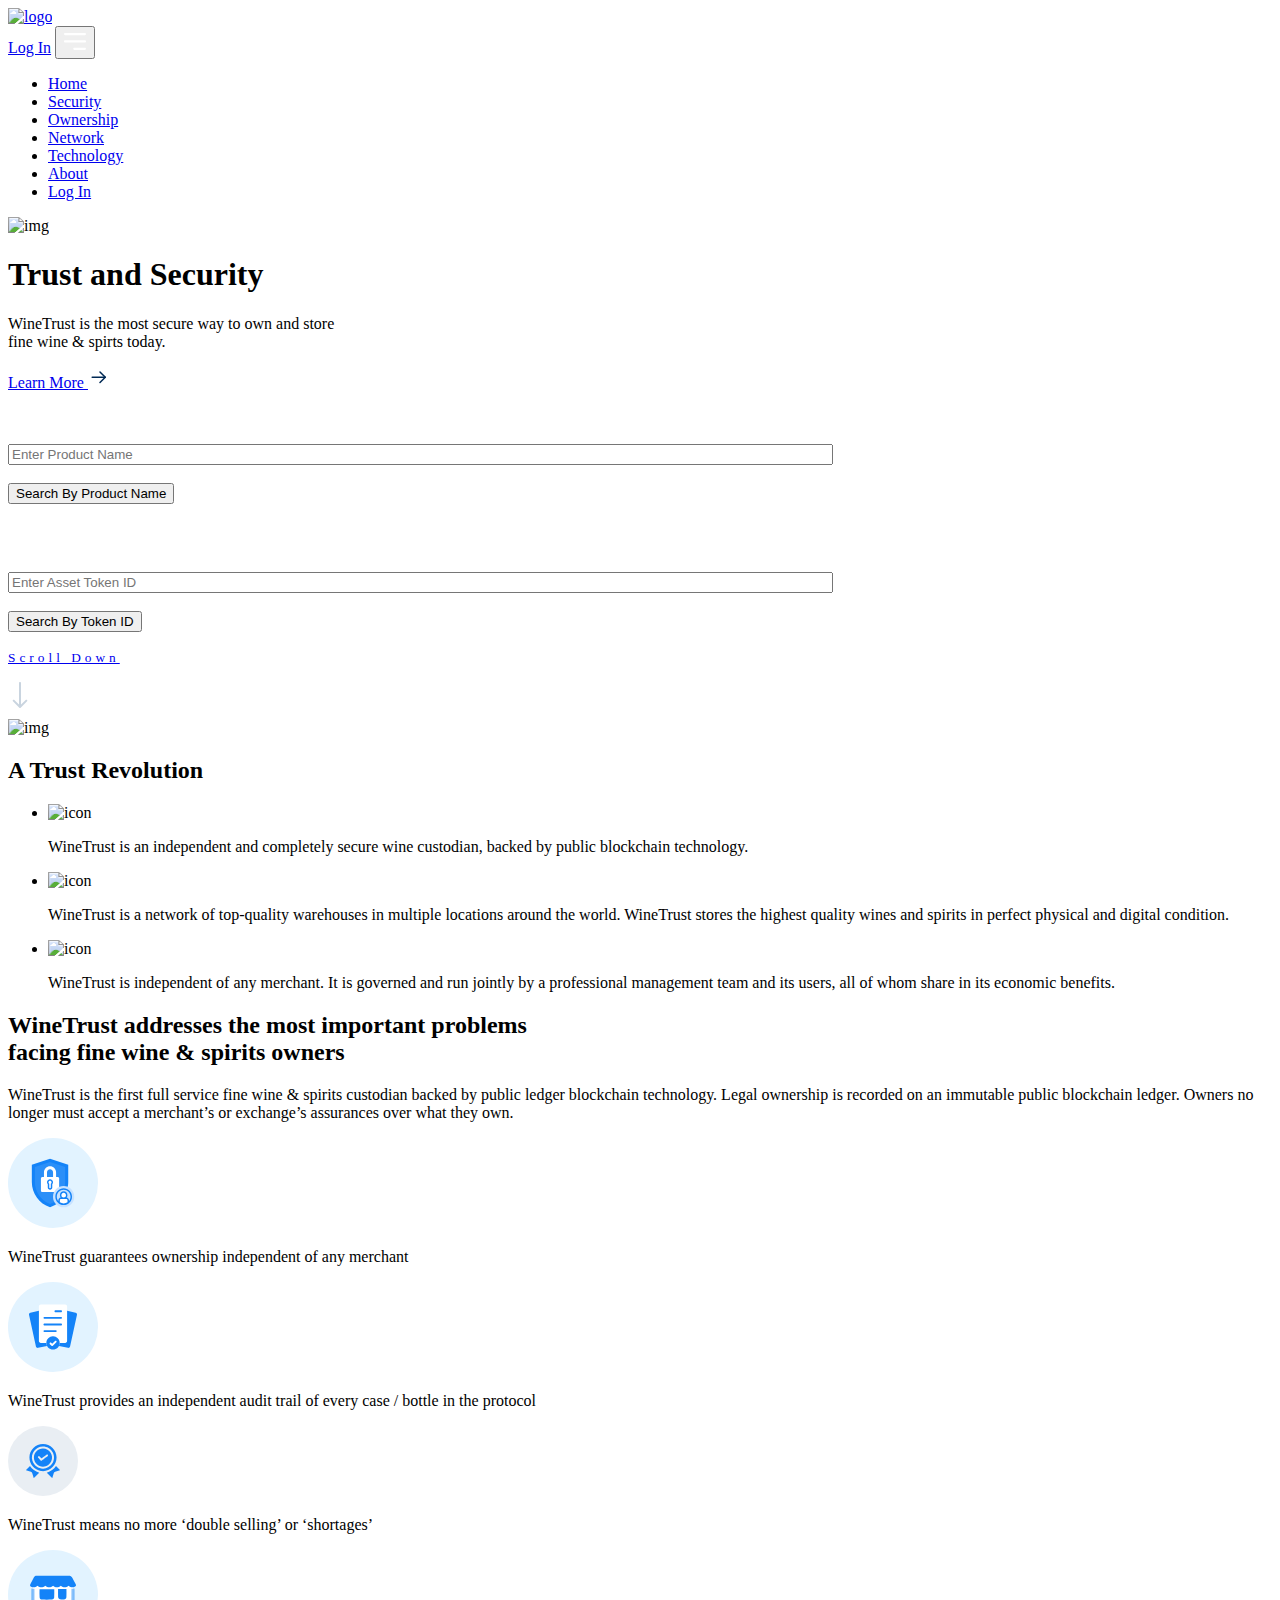
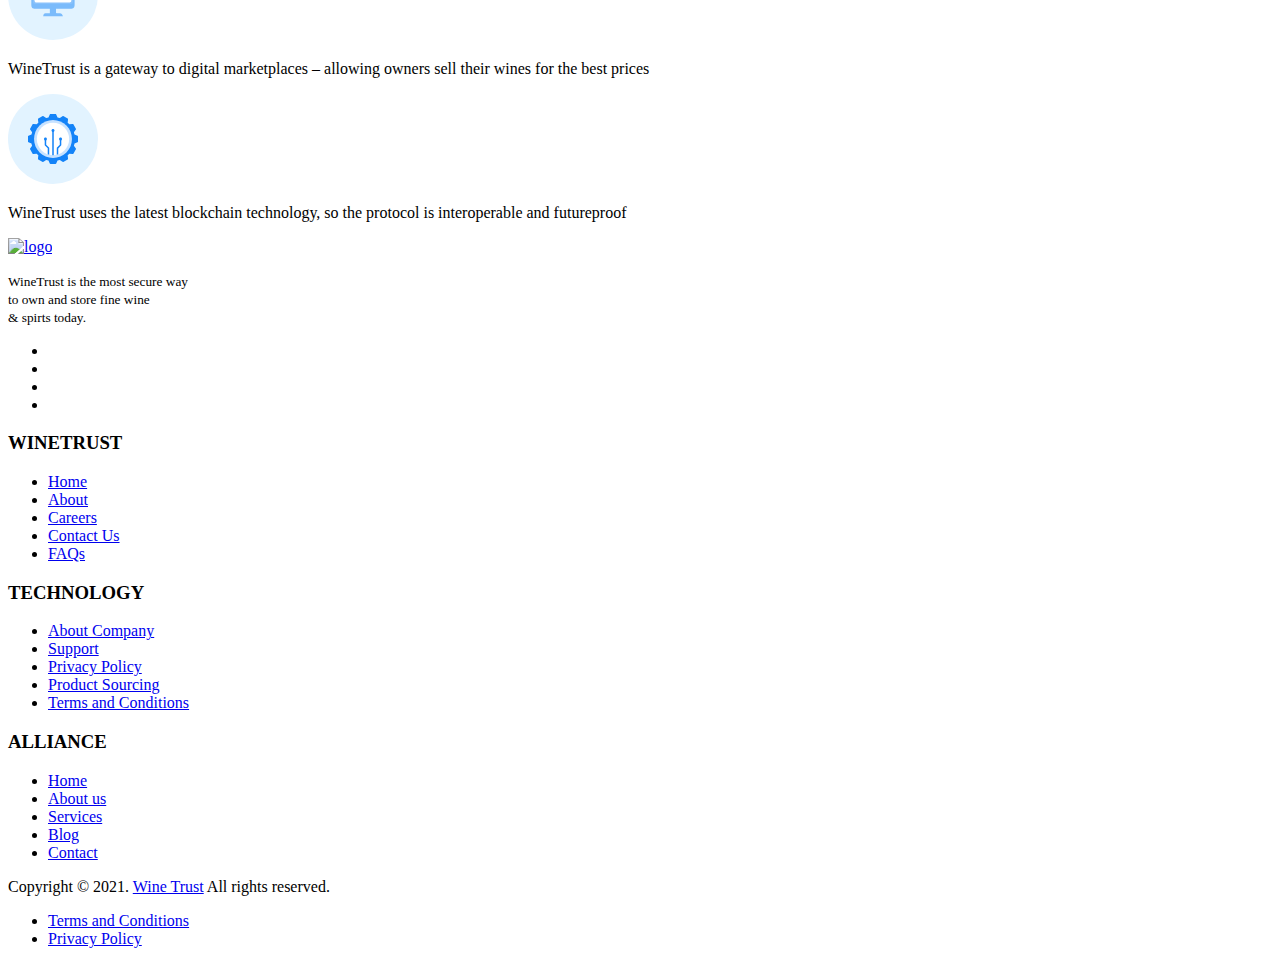
==== index.html @ b2ee885f "initial save" ====
<!DOCTYPE html>
<!--[if lt IE 7]>      <html class="no-js lt-ie9 lt-ie8 lt-ie7"> <![endif]-->
<!--[if IE 7]>         <html class="no-js lt-ie9 lt-ie8" lang="en-US"> <![endif]-->
<!--[if IE 8]>         <html class="no-js lt-ie9" lang="en-US"> <![endif]-->
<!--[if gt IE 8]><!-->
<!--<![endif]-->
<!--[if gte IE 9] <style type="text/css"> .gradient {filter: none;}</style><![endif]-->
<!--[if !IE]><html lang="en"><![endif]-->
<html lang="en-US" class="no-js">

<head>
    <meta charset="UTF-8" />
    <meta http-equiv="X-UA-Compatible" content="IE=edge" />
    <!-- Required meta tags for responsive -->
    <meta name="viewport" content="width=device-width, initial-scale=1, shrink-to-fit=no" />
    <!-- The above 3 meta tags *must* come first in the head; any other head content must come *after* these tags -->
    <!-- Favicon and touch icons -->
    <link rel="icon" type="image/png" sizes="16x16" href="assets/img/favicon/favicon-16x16.png" />
    <meta name="misapplication-TileColor" content="#ffffff" />
    <meta name="theme-color" content="#ffffff" />
    <!-- Twitter Card data -->
    <meta name="twitter:card" content="" />
    <meta name="twitter:site" content="@twitter_username" />
    <meta name="twitter:title" content="" />
    <meta name="twitter:description" content="" />
    <meta name="twitter:image" content="" />
    <!-- Open Graph data -->
    <meta property="og:title" content="" />
    <meta property="og:type" content="article" />
    <meta property="og:url" content="" />
    <meta property="og:image" content="" />
    <meta property="og:description" content="" />
    <meta property="og:site_name" content="R" />
    <meta property="fb:admins" content="Facebook numeric ID" />
    <!-- gmail verification -->
    <meta name="google-site-verification" content="" />
    <!-- Website title -->
    <title>Home</title>
    <link rel="stylesheet" href="assets/css/bootstrap-icons.css" />
    <link rel="stylesheet" href="assets/css/bootstrap.min.css" />
    <link rel="stylesheet" href="assets/css/jarallax.css" />
    <!-- Main CSS -->
    <link rel="stylesheet" type="text/css" href="assets/css/style.css" />
    <!-- jquery -->
    <script src="assets/js/jquery-3.6.0.min.js"></script>
    <script type="text/javascript" src="js/app.js"></script>
</head>

<body>
    <!-- Main Coding Start Here -->




    <!-- navbar -->
    <nav class="navbar navbar-expand-lg position-absolute top-0 start-0 w-100" style="z-index: 1000;">
        <div class="container">
            <a class="navbar-brand" href="index.html">
                <img src="assets/img/logo.svg" alt="logo" class="img-fluid" />
            </a>
            <div class="toggler d-lg-none d-flex align-items-center gap-3">
                <a class="nav-link btn btn-primary px-3 py-1 text-light is-rounded btn-login" href="#">Log In</a>
                <button class="navbar-toggler" type="button">
                    <svg width="24" height="24" viewBox="0 0 24 24" fill="none" xmlns="http://www.w3.org/2000/svg">
                        <path fill-rule="evenodd" clip-rule="evenodd"
                            d="M21.9 6.24074H2.1C1.49281 6.24074 1 5.73884 1 5.12037C1 4.5019 1.49281 4 2.1 4H21.9C22.5072 4.00004 23 4.50193 23 5.1204C23 5.73884 22.5072 6.24074 21.9 6.24074ZM11.3105 18.668H21.9C22.5072 18.668 23 19.1699 23 19.7883C23 20.4068 22.5072 20.9087 21.9 20.9087H11.3105C10.7033 20.9087 10.2105 20.4068 10.2105 19.7883C10.2105 19.1699 10.7033 18.668 11.3105 18.668ZM21.9 11.332H2.1C1.49281 11.332 1 11.834 1 12.4524C1 13.0709 1.49281 13.5728 2.1 13.5728H21.9C22.5072 13.5728 23 13.0709 23 12.4524C23 11.834 22.5072 11.332 21.9 11.332Z"
                            fill="white" />
                    </svg>
                </button>
            </div>

            <div class="collapse navbar-collapse" id="navToggle">
                <ul class="navbar-nav ms-auto mb-2 mb-lg-0">
                    <li class="nav-item">
                        <a class="nav-link mx-lg-2" aria-current="page" href="#">Home</a>
                    </li>
                    <li class="nav-item">
                        <a class="nav-link mx-lg-2" href="#">Security</a>
                    </li>
                    <li class="nav-item">
                        <a class="nav-link mx-lg-2" href="#">Ownership</a>
                    </li>
                    <li class="nav-item">
                        <a class="nav-link mx-lg-2" href="#">Network</a>
                    </li>
                    <li class="nav-item">
                        <a class="nav-link mx-lg-2" href="#">Technology</a>
                    </li>
                    <li class="nav-item">
                        <a class="nav-link mx-lg-2" href="#">About</a>
                    </li>
                    <li class="nav-item">
                        <a class="nav-link btn btn-primary px-4 text-light is-rounded btn-login ms-lg-2" href="#">Log In</a>
                    </li>
                </ul>
            </div>
        </div>
    </nav>
    <!-- navbar -->



    <!-- banner -->
    <section class="banner jarallax">
        <img class="jarallax-img img-fluid" src="assets/img/banner-img.png" alt="img" />
        <div class="container">
            <div class="row banner-content justify-content-center flex-column text-white">
                <div class="col-xl-7">
                    <h1 class="banner-title mb-4">Trust and Security</h1>
                    <p class="banner-sub-title mb-4">
                        WineTrust is the most secure way to own and store <br class="d-none d-xl-inline" /> fine wine & spirts today.
                    </p>
                    <a href="#" class="btn btn-light py-2 px-4 fw-bold is-rounded px-4 d-inline-flex align-items-center gap-1">
                        Learn More
                        <svg width="21" height="21" viewBox="0 0 21 21" fill="none" xmlns="http://www.w3.org/2000/svg">
                            <path d="M17.2812 10.2578H4.15625" stroke="#002954" stroke-width="1.5" stroke-linecap="round" stroke-linejoin="round" />
                            <path d="M11.9877 4.98837L17.2814 10.2594L11.9877 15.5312" stroke="#002954" stroke-width="1.5" stroke-linecap="round"
                                stroke-linejoin="round" />
                        </svg>
                    </a>
                    <br><br><br>
                    <p>
                    <div>
                        <input type="search" placeholder="Enter Product Name" id="productsearchbyname" name="productsearchbyname" maxlength="100" size="100">
                        <br><br>
                        <button type="button" class="btn btn-light py-2 px-4 fw-bold is-rounded px-4 d-inline-flex align-items-center gap-1" onClick="getProductByName()">Search By Product Name</button>
                    </div>
                    </p>
                    <br><br>
                    <p>
                    <div>
                        <input type="search" placeholder="Enter Asset Token ID" id="assetsearchbyid" name="assetsearchbyid" maxlength="100" size="100"><br><br>
                        <button type="button" class="btn btn-light py-2 px-4 fw-bold is-rounded px-4 d-inline-flex align-items-center gap-1" onClick="getAssetByTokenId()">Search By Token ID</button>
                    </div>
                    </p>

                    <a href="#story" class="btn scroll-down position-absolute start-50 bottom-0 mb-5 text-center translate-middle-x">
                        <p class="mb-2 text-white text-uppercase" style="letter-spacing: 4px;">
                            <small>Scroll Down</small>
                        </p>
                        <svg width="24" height="33" viewBox="0 0 24 33" fill="none" xmlns="http://www.w3.org/2000/svg">
                            <circle opacity="0.1" cx="12" cy="21" r="12" fill="white" />
                            <path
                                d="M13 1C13 0.447715 12.5523 0 12 0C11.4477 0 11 0.447715 11 1H13ZM11.2929 25.7071C11.6834 26.0976 12.3166 26.0976 12.7071 25.7071L19.0711 19.3431C19.4616 18.9526 19.4616 18.3195 19.0711 17.9289C18.6805 17.5384 18.0474 17.5384 17.6569 17.9289L12 23.5858L6.34315 17.9289C5.95262 17.5384 5.31946 17.5384 4.92893 17.9289C4.53841 18.3195 4.53841 18.9526 4.92893 19.3431L11.2929 25.7071ZM11 1V25H13V1H11Z"
                                fill="#C9D4DF" />
                        </svg>
                    </a>
                </div>
            </div>
        </div>
    </section>
    <!-- banner -->



    <!-- story -->
    <section id="story" class="story section-padding">
        <div class="container">
            <div class="row">
                <div class="col-xl-6">
                    <div class="story-img mb-3 mb-xl-0">
                        <img src="assets/img/story-1.png" alt="img" class="img-fluid" />
                    </div>
                </div>
                <div class="col-xl-6">
                    <div class="story-intro mt-5">
                        <div class="section-header">
                            <h2 class="title fw-bold mb-2 mb-lg-4">A Trust Revolution</h2>
                            <ul class="list-unstyled feature-list mb-4 mb-lg-5">
                                <li class="mb-3">
                                    <img src="assets/img/check.svg" alt="icon" class="img-fluid imgIcon" />
                                    <p class="mb-0 text-theme-gray">
                                        WineTrust is an independent and completely secure wine custodian, backed by public blockchain technology.
                                    </p>
                                </li>
                                <li class="mb-3">
                                    <img src="assets/img/check.svg" alt="icon" class="img-fluid imgIcon" />
                                    <p class="mb-0 text-theme-gray">
                                        WineTrust is a network of top-quality warehouses in multiple locations around the world. WineTrust stores the highest
                                        quality wines and spirits in perfect physical and digital condition.
                                    </p>
                                </li>
                                <li class="mb-3">
                                    <img src="assets/img/check.svg" alt="icon" class="img-fluid imgIcon" />
                                    <p class="mb-0 text-theme-gray">
                                        WineTrust is independent of any merchant. It is governed and run jointly by a professional management team and its
                                        users, all of whom share in its economic benefits.
                                    </p>
                                </li>
                            </ul>
                        </div>
                    </div>
                </div>
            </div>
        </div>
    </section>
    <!-- story -->



    <!-- spirits-owners -->
    <section class="spirits-owners section-padding">
        <div class="container">
            <div class="row mb-5">
                <div class="col-xl-10 mx-auto">
                    <div class="section-header text-center">
                        <h2 class="title fw-bold mb-2 mb-lg-4">
                            WineTrust addresses the most important problems <br class="d-xl-inline d-none" /> facing fine wine & spirits owners
                        </h2>
                        <p class="mb-0 sub-title">
                            WineTrust is the first full service fine wine & spirits custodian backed by public ledger blockchain technology. Legal ownership is
                            recorded
                            on an immutable public blockchain ledger. Owners no longer must accept a merchant’s or exchange’s assurances over what they own.
                        </p>
                    </div>
                </div>
            </div>
            <div class="row text-center justify-content-center">
                <div class="col-xl-4 col-sm-6 mb-4">
                    <div class="spirits-owner-widget bg-white is-rounded p-4 px-lg-5 h-100">
                        <div class="mb-4">
                            <svg width="90" height="90" viewBox="0 0 90 90" fill="none" xmlns="http://www.w3.org/2000/svg">
                                <circle cx="45" cy="45" r="45" fill="#E2F3FF" />
                                <path
                                    d="M60.2267 26.7979V44.0137C60.2267 44.9766 60.1749 45.9307 60.0734 46.8721C59.5724 51.5322 57.8575 55.8936 55.2023 59.5771C52.9415 62.7139 50.0001 65.3584 46.545 67.2783C45.1222 68.0693 43.6115 68.7373 42.0265 69.2656C31.1573 65.6426 23.8253 55.4707 23.8253 44.0137V26.7979L42.0265 20.7305L60.2267 26.7979Z"
                                    fill="#1483F8" />
                                <path opacity="0.1"
                                    d="M42.0264 66.0206C32.9263 62.5452 26.8824 53.828 26.8824 44.0141V29.0011L42.0264 23.9531L57.1703 29.0011V44.0141C57.1702 53.828 51.1265 62.5452 42.0264 66.0206Z"
                                    fill="white" />
                                <path
                                    d="M49.6615 54.0969H34.3907C33.5818 54.0969 32.9259 53.441 32.9259 52.632V40.3945C32.9259 39.5855 33.5818 38.9297 34.3907 38.9297H49.6616C50.4706 38.9297 51.1265 39.5855 51.1265 40.3945V52.6319C51.1264 53.441 50.4706 54.0969 49.6615 54.0969Z"
                                    fill="white" />
                                <path
                                    d="M44.3012 44.2399C44.3012 42.9835 43.2826 41.9648 42.0261 41.9648C40.7695 41.9648 39.751 42.9834 39.751 44.2399C39.751 44.9136 40.044 45.5186 40.5093 45.9351V49.5484C40.5093 50.3861 41.1883 51.0651 42.026 51.0651C42.8637 51.0651 43.5427 50.3861 43.5427 49.5484V45.9353C44.0081 45.5187 44.3012 44.9137 44.3012 44.2399Z"
                                    fill="white" />
                                <path
                                    d="M35.9594 38.9333V34.3832C35.9594 31.0326 38.6756 28.3164 42.0261 28.3164C45.3767 28.3164 48.0929 31.0326 48.0929 34.3832V38.9333H45.0596V34.3832C45.0596 32.7079 43.7015 31.3498 42.0262 31.3498C40.351 31.3498 38.9928 32.7079 38.9928 34.3832V38.9333H35.9594Z"
                                    fill="white" />
                                <path
                                    d="M55.617 69.2652C61.4806 69.2652 66.234 64.5118 66.234 58.6482C66.234 52.7846 61.4806 48.0312 55.617 48.0312C49.7534 48.0312 45 52.7846 45 58.6482C45 64.5118 49.7534 69.2652 55.617 69.2652Z"
                                    fill="#C7E2FF" />
                                <path
                                    d="M55.6617 66.6921C60.1287 66.6921 63.75 63.0709 63.75 58.6039C63.75 54.1369 60.1287 50.5156 55.6617 50.5156C51.1947 50.5156 47.5735 54.1369 47.5735 58.6039C47.5735 63.0709 51.1947 66.6921 55.6617 66.6921Z"
                                    fill="#C7E2FF" />
                                <path
                                    d="M60.2266 62.1211V64.7188C58.96 65.6709 57.3838 66.2354 55.6768 66.2354C53.9697 66.2354 52.3936 65.6709 51.126 64.7178V62.1211C51.126 61.043 52.001 60.168 53.0791 60.168H58.2734C59.3525 60.168 60.2266 61.043 60.2266 62.1211Z"
                                    fill="white" />
                                <path
                                    d="M55.6767 60.1645C57.352 60.1645 58.7101 58.8064 58.7101 57.1311C58.7101 55.4558 57.352 54.0977 55.6767 54.0977C54.0014 54.0977 52.6433 55.4558 52.6433 57.1311C52.6433 58.8064 54.0014 60.1645 55.6767 60.1645Z"
                                    fill="white" />
                                <path
                                    d="M39.777 49.5503C39.777 50.7905 40.7859 51.7994 42.0261 51.7994C43.2662 51.7994 44.2751 50.7904 44.2751 49.5503V46.2379C44.7605 45.6905 45.0336 44.9801 45.0336 44.2419C45.0336 42.5836 43.6845 41.2344 42.0261 41.2344C40.3677 41.2344 39.0186 42.5835 39.0186 44.2419C39.0186 44.98 39.2915 45.6904 39.777 46.2378V49.5503ZM42.0261 42.6991C42.8767 42.6991 43.5687 43.3911 43.5687 44.2418C43.5687 44.6797 43.3813 45.0987 43.0542 45.3914C42.8989 45.5304 42.8103 45.7288 42.8103 45.9371V49.5503C42.8103 49.9827 42.4584 50.3346 42.0261 50.3346C41.5936 50.3346 41.2418 49.9827 41.2418 49.5503V45.937C41.2418 45.7287 41.1531 45.5303 40.9979 45.3913C40.6709 45.0985 40.4834 44.6796 40.4834 44.2418C40.4835 43.3912 41.1755 42.6991 42.0261 42.6991Z"
                                    fill="#1483F8" />
                                <path
                                    d="M55.6766 50.332C51.0912 50.332 47.3607 54.0626 47.3607 58.648C47.3607 63.1894 51.153 66.964 55.6766 66.964C60.2002 66.964 63.9926 63.1891 63.9926 58.648C63.9926 54.0626 60.2621 50.332 55.6766 50.332ZM51.8585 64.3338V62.1178C51.8585 61.4446 52.406 60.8971 53.0792 60.8971H58.2734C58.9466 60.8971 59.4941 61.4446 59.4941 62.1178V64.3341C58.4025 65.0693 57.0888 65.4991 55.6765 65.4991C54.2641 65.4991 52.9502 65.0692 51.8585 64.3338ZM53.3756 57.1313C53.3756 55.8626 54.4078 54.8303 55.6766 54.8303C56.9455 54.8303 57.9777 55.8625 57.9777 57.1313C57.9777 58.3988 56.9474 59.4302 55.6804 59.4322H55.6729C54.4058 59.4302 53.3756 58.3988 53.3756 57.1313ZM60.959 63.0062V62.1178C60.959 60.7597 59.9453 59.6345 58.6349 59.4572C59.1399 58.8163 59.4424 58.0087 59.4424 57.1313C59.4424 55.0548 57.753 53.3654 55.6764 53.3654C53.5999 53.3654 51.9105 55.0548 51.9105 57.1313C51.9105 58.0087 52.213 58.8163 52.7179 59.4572C51.4074 59.6343 50.3934 60.7595 50.3934 62.1178V63.0055C49.4143 61.8204 48.8253 60.3018 48.8253 58.648C48.8253 54.8703 51.8987 51.7969 55.6763 51.7969C59.454 51.7969 62.5274 54.8703 62.5274 58.648C62.5277 60.302 61.9385 61.821 60.959 63.0062Z"
                                    fill="#1483F8" />
                            </svg>
                        </div>
                        <p class="mb-0 text-dark">
                            WineTrust guarantees ownership independent of any merchant
                        </p>
                    </div>
                </div>
                <div class="col-xl-4 col-sm-6 mb-4">
                    <div class="spirits-owner-widget bg-white is-rounded p-4 px-lg-5 h-100">
                        <div class="mb-4">
                            <svg width="90" height="90" viewBox="0 0 90 90" fill="none" xmlns="http://www.w3.org/2000/svg">
                                <circle cx="45" cy="45" r="45" fill="#E2F3FF" />
                                <path
                                    d="M59.1084 24.3047V59.0656C59.1084 60.1125 58.2598 60.9611 57.2129 60.9611H51.6318C51.6318 57.298 48.663 54.3283 44.9999 54.3283C41.3368 54.3283 38.3671 57.298 38.3671 60.9611H32.786C31.7401 60.9611 30.8915 60.1125 30.8915 59.0656V24.3047C30.8915 23.2588 31.7401 22.4102 32.786 22.4102H57.2129C58.2598 22.4102 59.1084 23.2588 59.1084 24.3047Z"
                                    fill="white" />
                                <path
                                    d="M68.9826 32.8154L62.0714 64.4962C61.8634 65.4503 60.921 66.0548 59.9679 65.8468L50.9552 63.881C51.3888 63.0001 51.632 62.0089 51.632 60.9611H57.213C58.2599 60.9611 59.1085 60.1124 59.1085 59.0655V28.8516L67.632 30.7109C68.5861 30.919 69.1906 31.8613 68.9826 32.8154Z"
                                    fill="#1483F8" />
                                <path
                                    d="M38.3692 61.1349C38.3682 61.0773 38.3672 61.0196 38.3672 60.9611H32.7871C31.7402 60.9611 30.8916 60.1124 30.8916 59.0655V28.8516L22.3681 30.7109C21.414 30.919 20.8095 31.8613 21.0175 32.8154L27.9287 64.4962C28.1367 65.4503 29.0791 66.0548 30.0322 65.8468L39.044 63.881C38.6338 63.049 38.3945 62.1193 38.3692 61.1349Z"
                                    fill="#1483F8" />
                                <path
                                    d="M44.9996 67.5967C48.6626 67.5967 51.632 64.6273 51.632 60.9644C51.632 57.3014 48.6626 54.332 44.9996 54.332C41.3367 54.332 38.3673 57.3014 38.3673 60.9644C38.3673 64.6273 41.3367 67.5967 44.9996 67.5967Z"
                                    fill="#1483F8" />
                                <path
                                    d="M47.0062 58.9343L44.1892 61.7512L43.2167 60.7786C42.8352 60.3974 42.217 60.3974 41.8356 60.7786C41.4543 61.1599 41.4542 61.7783 41.8356 62.1597L43.4988 63.8229C43.8748 64.1988 44.5039 64.1989 44.8798 63.8229L48.3874 60.3155C48.7687 59.9341 48.7688 59.3158 48.3874 58.9343C48.0059 58.5532 47.3876 58.5531 47.0062 58.9343Z"
                                    fill="white" />
                                <path
                                    d="M53.0046 28.2656H47.5033C46.9639 28.2656 46.5267 28.7029 46.5267 29.2422C46.5267 29.7814 46.9639 30.2188 47.5033 30.2188H53.0046C53.5439 30.2188 53.9811 29.7814 53.9811 29.2422C53.9811 28.7029 53.5439 28.2656 53.0046 28.2656Z"
                                    fill="#1483F8" />
                                <path
                                    d="M47.7159 48.1328H36.4911C35.9517 48.1328 35.5145 48.5701 35.5145 49.1094C35.5145 49.6486 35.9517 50.0859 36.4911 50.0859H47.7159C48.2553 50.0859 48.6925 49.6486 48.6925 49.1094C48.6925 48.5701 48.2553 48.1328 47.7159 48.1328Z"
                                    fill="#1483F8" />
                                <path
                                    d="M53.0045 34.8867H36.491C35.9516 34.8867 35.5144 35.324 35.5144 35.8633C35.5144 36.4025 35.9516 36.8398 36.491 36.8398H53.0045C53.5439 36.8398 53.9811 36.4025 53.9811 35.8633C53.9811 35.324 53.5439 34.8867 53.0045 34.8867Z"
                                    fill="#1483F8" />
                                <path
                                    d="M53.0045 41.5117H36.491C35.9516 41.5117 35.5144 41.949 35.5144 42.4883C35.5144 43.0275 35.9516 43.4648 36.491 43.4648H53.0045C53.5439 43.4648 53.9811 43.0275 53.9811 42.4883C53.9811 41.949 53.5439 41.5117 53.0045 41.5117Z"
                                    fill="#1483F8" />
                            </svg>
                        </div>
                        <p class="mb-0 text-dark">
                            WineTrust provides an independent audit trail of every case / bottle in the protocol
                        </p>
                    </div>
                </div>
                <div class="col-xl-4 col-sm-6 mb-4">
                    <div class="spirits-owner-widget bg-white is-rounded p-4 px-lg-5 h-100">
                        <svg class="mb-4" width="70" height="70" viewBox="0 0 70 70" fill="none" xmlns="http://www.w3.org/2000/svg">
                            <circle cx="35" cy="35" r="35" fill="#E9EEF3" />
                            <g clip-path="url(#clip0)">
                                <path
                                    d="M21.998 40.1133L18.0376 44.0737C17.971 44.1372 17.9959 44.252 18.0887 44.2795L22.8585 45.7285C23.5352 45.9343 24.0625 46.4616 24.2683 47.1382L25.7172 51.908C25.7447 52.0009 25.8596 52.0258 25.9231 51.9592L31.2221 46.6601C27.3015 45.6862 24.0646 43.2419 21.998 40.1133Z"
                                    fill="#1483F8" />
                                <path
                                    d="M51.9624 44.0737L48.002 40.1133C45.9501 43.2195 42.7233 45.68 38.7777 46.6601L44.0768 51.9592C44.1403 52.0258 44.2552 52.0009 44.2827 51.9081L45.7316 47.1383C45.9374 46.4616 46.4647 45.9343 47.1414 45.7285L51.9112 44.2796C52.0043 44.2519 52.0289 44.137 51.9624 44.0737Z"
                                    fill="#1483F8" />
                                <path
                                    d="M48.5645 31.5645C48.5645 24.0853 42.4798 18 35 18C27.5202 18 21.4355 24.0853 21.4355 31.5645C21.4355 38.327 26.4146 43.9633 32.9156 44.9696C41.1504 46.2505 48.5645 39.8409 48.5645 31.5645ZM24.4264 34.8701C22.1894 27.7181 27.5745 20.4882 35 20.4882C43.295 20.4882 48.7777 29.4031 44.7342 36.8483C40.0663 45.4114 27.3644 44.2151 24.4264 34.8701Z"
                                    fill="#1483F8" />
                                <path
                                    d="M35 22.4805C29.9911 22.4805 25.9152 26.5558 25.9152 31.5646C25.9152 38.9339 34.2702 43.2314 40.2533 38.9721C41.5352 38.0622 42.5791 36.8182 43.2508 35.3649C46.0419 29.3561 41.5925 22.4805 35 22.4805ZM39.5852 30.2904C39.4718 30.3746 33.9526 34.471 33.9209 34.4945C33.5223 34.7916 32.9552 34.7517 32.6007 34.3763C30.0656 31.6745 30.2684 31.8902 30.2075 31.8264C29.7815 31.3727 29.8705 30.639 30.4034 30.3017C30.4041 30.3011 30.4048 30.3004 30.4054 30.3004C30.8012 30.052 31.3291 30.1098 31.6605 30.4631C32.1966 31.0345 31.8357 30.6499 33.4461 32.3656C33.6197 32.2361 35.6622 30.7209 38.4722 28.6356C38.9139 28.3076 39.5381 28.3999 39.8654 28.8415C40.1654 29.2441 40.1643 29.8613 39.5852 30.2904Z"
                                    fill="#1483F8" />
                            </g>
                        </svg>
                        <p class="mb-0 text-dark">
                            WineTrust means no more ‘double selling’ or ‘shortages’
                        </p>
                    </div>
                </div>
                <div class="col-xl-4 col-sm-6 mb-4">
                    <div class="spirits-owner-widget bg-white is-rounded p-4 px-lg-5 h-100">
                        <div class="mb-4">
                            <svg width="90" height="90" viewBox="0 0 90 90" fill="none" xmlns="http://www.w3.org/2000/svg">
                                <circle cx="45" cy="45" r="45" fill="#E2F3FF" />
                                <path
                                    d="M63 32H27C25.8954 32 25 32.8954 25 34V52C25 53.1046 25.8954 54 27 54H63C64.1046 54 65 53.1046 65 52V34C65 32.8954 64.1046 32 63 32Z"
                                    fill="white" />
                                <path
                                    d="M29.4345 35.68C27.6296 37.2838 25.7017 37.7773 23.6098 36.9137C21.969 36.2557 21.6408 35.4333 22.4612 33.9118C23.5277 31.7734 24.7583 29.7173 25.8248 27.5789C26.4401 26.3041 27.3425 25.7695 28.7371 25.8107C31.4034 25.8518 34.0696 25.8107 36.7358 25.8107C44.6525 25.8107 52.5692 25.8518 60.5269 25.7695C62.4138 25.7695 63.6033 26.3452 64.4237 28.0724C65.3671 30.1285 66.5977 32.0201 67.6232 34.0351C68.3205 35.3922 68.0744 36.1735 66.6797 36.8315C64.4647 37.8595 62.4138 37.3249 60.6089 35.7212C58.0247 37.7773 55.4815 37.9829 52.8563 35.7212C50.3131 37.7362 47.6879 37.9829 45.0627 35.7212C42.5195 37.8184 39.9763 37.9418 37.3101 35.7212C34.7669 37.7362 32.1417 37.9829 29.4345 35.68Z"
                                    fill="#1483F8" />
                                <path opacity="0.5"
                                    d="M63.4392 38.8094C64.5057 38.6861 65.3671 38.6038 66.4336 38.4805C66.5156 39.2618 66.5976 39.8786 66.5976 40.5366C66.5976 45.1834 66.6387 49.8714 66.5976 54.5182C66.5976 57.8491 65.6542 58.7127 62.2906 58.7538C58.2708 58.7538 54.2099 58.7538 50.19 58.7538C49.5337 58.7538 48.8364 58.7538 48.016 58.7538C48.016 60.2753 48.016 61.5913 48.016 63.0306C50.3541 63.7708 53.8817 62.0436 54.9482 66.2381C48.2211 66.2381 41.7401 66.2381 35.2181 66.2381C35.4232 64.4287 36.0385 63.5651 37.5972 63.3595C38.9508 63.195 40.3044 63.3184 41.8632 63.3184C41.8632 61.7558 41.8632 60.4398 41.8632 58.8361C41.2069 58.7949 40.4685 58.7538 39.7712 58.7538C35.6693 58.7538 31.5674 58.7538 27.4655 58.7538C24.348 58.7538 23.3636 57.808 23.3226 54.7649C23.2815 49.9536 23.3226 45.1834 23.3226 40.3721C23.3226 39.8375 23.4046 39.3029 23.4456 38.5216C24.4301 38.6038 25.3325 38.7272 26.44 38.8506C26.44 41.4413 26.44 43.9086 26.44 46.3349C26.44 47.6508 26.399 48.9256 26.481 50.2415C26.5631 51.8453 27.1783 52.421 28.7371 52.5855C29.0652 52.6266 29.4344 52.5855 29.7625 52.5855C39.8122 52.5855 49.8619 52.5855 59.9115 52.5855C62.9469 52.5855 63.3982 52.1331 63.3982 49.1723C63.4392 45.718 63.4392 42.3049 63.4392 38.8094Z"
                                    fill="#1483F8" />
                                <path
                                    d="M31.5264 39.1328C36.4897 39.1328 41.2479 39.1328 46.2522 39.1328C46.2522 42.0114 46.3753 44.89 46.1702 47.6863C46.1291 48.3854 44.8165 49.4545 44.0372 49.4957C40.7146 49.7013 37.3511 49.6602 34.0285 49.5779C32.6339 49.5368 31.6494 48.591 31.6084 47.2339C31.4033 44.561 31.5264 41.888 31.5264 39.1328Z"
                                    fill="#1483F8" />
                                <path
                                    d="M50.0669 39.0938C52.9793 39.0938 55.6045 39.0938 58.4348 39.0938C58.4348 41.9312 58.5989 44.6453 58.3938 47.3182C58.2297 49.2099 56.7941 49.7445 53.2254 49.58C51.2975 49.4977 50.19 48.7575 50.108 47.0715C49.9849 44.5219 50.0669 41.9312 50.0669 39.0938Z"
                                    fill="#1483F8" />
                            </svg>
                        </div>
                        <p class="mb-0 text-dark">
                            WineTrust is a gateway to digital marketplaces – allowing owners sell their wines for the best prices
                        </p>
                    </div>
                </div>
                <div class="col-xl-4 col-sm-6 mb-4">
                    <div class="spirits-owner-widget bg-white is-rounded p-4 px-lg-5 h-100">
                        <div class="mb-4">
                            <svg width="90" height="90" viewBox="0 0 90 90" fill="none" xmlns="http://www.w3.org/2000/svg">
                                <circle cx="45" cy="45" r="45" fill="#E2F3FF" />
                                <path
                                    d="M70 47.5225V42.4775C70 42.1767 69.8213 41.9045 69.5453 41.785L66.5142 40.4728C66.3496 39.6865 66.1423 38.916 65.8962 38.1631L67.8644 35.5116C68.0437 35.27 68.0624 34.9451 67.912 34.6846L65.3895 30.3156C65.239 30.0549 64.9481 29.9086 64.6491 29.9434L61.3643 30.3245C60.8322 29.7316 60.2684 29.1678 59.6754 28.6357L60.0566 25.3509C60.0913 25.0519 59.9451 24.761 59.6844 24.6105L55.3154 22.088C55.0549 21.9376 54.73 21.9563 54.4884 22.1356L51.8369 24.1038C51.084 23.8576 50.3135 23.6505 49.5272 23.4858L48.215 20.4547C48.0955 20.1787 47.8233 20 47.5225 20H42.4775C42.1767 20 41.9045 20.1787 41.785 20.4547L40.4728 23.4858C39.6865 23.6504 38.916 23.8576 38.1631 24.1038L35.5116 22.1356C35.27 21.9563 34.9451 21.9376 34.6846 22.088L30.3156 24.6105C30.0549 24.761 29.9086 25.0519 29.9434 25.3509L30.3245 28.6357C29.7316 29.1678 29.1678 29.7316 28.6357 30.3245L25.3509 29.9434C25.0519 29.9086 24.761 30.0549 24.6105 30.3156L22.088 34.6846C21.9376 34.9451 21.9563 35.27 22.1356 35.5116L24.1038 38.1631C23.8576 38.916 23.6505 39.6865 23.4858 40.4728L20.4547 41.785C20.1787 41.9045 20 42.1767 20 42.4775V47.5225C20 47.8233 20.1787 48.0955 20.4547 48.215L23.4858 49.5272C23.6504 50.3135 23.8575 51.084 24.1038 51.8369L22.1356 54.4884C21.9563 54.73 21.9376 55.0549 22.088 55.3154L24.6105 59.6844C24.761 59.9451 25.0519 60.0913 25.3509 60.0566L28.6357 59.6754C29.1678 60.2684 29.7316 60.8322 30.3245 61.3643L29.9434 64.6491C29.9086 64.9481 30.0549 65.239 30.3156 65.3895L34.6846 67.912C34.9451 68.0624 35.27 68.0437 35.5116 67.8644L38.1631 65.8962C38.916 66.1423 39.6865 66.3495 40.4728 66.5142L41.785 69.5453C41.9045 69.8213 42.1766 70 42.4775 70H47.5225C47.8233 70 48.0955 69.8213 48.215 69.5453L49.5272 66.5142C50.3135 66.3496 51.084 66.1424 51.8369 65.8962L54.4884 67.8644C54.73 68.0437 55.0549 68.0624 55.3154 67.912L59.6844 65.3895C59.9451 65.239 60.0913 64.9481 60.0566 64.6491L59.6754 61.3643C60.2684 60.8322 60.8322 60.2684 61.3643 59.6754L64.6491 60.0566C64.9481 60.0913 65.239 59.9451 65.3895 59.6844L67.912 55.3154C68.0624 55.0549 68.0437 54.73 67.8644 54.4884L65.8962 51.8369C66.1423 51.084 66.3495 50.3135 66.5142 49.5272L69.5453 48.215C69.8213 48.0955 70 47.8233 70 47.5225Z"
                                    fill="#1483F8" />
                                <path
                                    d="M44.9999 63.9627C55.4733 63.9627 63.9637 55.4723 63.9637 44.9989C63.9637 34.5255 55.4733 26.0352 44.9999 26.0352C34.5265 26.0352 26.0361 34.5255 26.0361 44.9989C26.0361 55.4723 34.5265 63.9627 44.9999 63.9627Z"
                                    fill="#C7E2FF" />
                                <path
                                    d="M45 61.1772C53.934 61.1772 61.1764 53.9347 61.1764 45.0007C61.1764 36.0667 53.934 28.8242 45 28.8242C36.0659 28.8242 28.8235 36.0667 28.8235 45.0007C28.8235 53.9347 36.0659 61.1772 45 61.1772Z"
                                    fill="white" />
                                <path
                                    d="M53.0786 51.6121C53.2201 51.4706 53.2996 51.2787 53.2996 51.0786V45.7969H51.7906V50.7661L48.9935 53.5632C48.8519 53.7046 48.7725 53.8966 48.7725 54.0967V60.7325C49.2394 60.6349 49.6989 60.497 50.2479 60.3074L50.2815 54.4091L53.0786 51.6121Z"
                                    fill="#1483F8" />
                                <path d="M44.9999 60.9534C45.2529 60.9534 45.5043 60.9469 45.7544 60.9352V60.9258L44.9999 60.9534Z" fill="#1483F8" />
                                <path
                                    d="M44.2454 37.3594V61.1623C44.4956 61.1741 44.7468 61.1818 44.9999 61.1818C45.2532 61.1818 45.5047 61.1718 45.7544 61.154V37.3594H44.2454Z"
                                    fill="#1483F8" />
                                <path
                                    d="M41.0062 53.5241L38.2091 50.727V45.7578H36.7001V51.0395C36.7001 51.2396 36.7796 51.4316 36.9211 51.573L39.7182 54.3701V60.2971C40.1861 60.4522 40.7203 60.6188 41.2272 60.7337V54.0576C41.2272 53.8575 41.1477 53.6656 41.0062 53.5241Z"
                                    fill="#1483F8" />
                                <path
                                    d="M45 38.108C45.8335 38.108 46.5091 37.4323 46.5091 36.5989C46.5091 35.7655 45.8335 35.0898 45 35.0898C44.1666 35.0898 43.491 35.7655 43.491 36.5989C43.491 37.4323 44.1666 38.108 45 38.108Z"
                                    fill="#1483F8" />
                                <path
                                    d="M37.4547 46.5103C38.2882 46.5103 38.9638 45.8347 38.9638 45.0012C38.9638 44.1678 38.2882 43.4922 37.4547 43.4922C36.6213 43.4922 35.9457 44.1678 35.9457 45.0012C35.9457 45.8347 36.6213 46.5103 37.4547 46.5103Z"
                                    fill="#1483F8" />
                                <path
                                    d="M52.5453 46.5494C53.3787 46.5494 54.0544 45.8737 54.0544 45.0403C54.0544 44.2069 53.3787 43.5312 52.5453 43.5312C51.7119 43.5312 51.0363 44.2069 51.0363 45.0403C51.0363 45.8737 51.7119 46.5494 52.5453 46.5494Z"
                                    fill="#1483F8" />
                            </svg>
                        </div>
                        <p class="mb-0 text-dark">
                            WineTrust uses the latest blockchain technology, so the protocol is interoperable and futureproof
                        </p>
                    </div>
                </div>

            </div>
        </div>
    </section>
    <!-- spirits-owners -->



    <!-- footer -->
    <footer class="footer">
        <div class="footer-top py-5">
            <div class="container">
                <div class="row">
                    <div class="col-xl-4 col-sm-6">
                        <div class="footer-widget mb-5 mb-xl-0">
                            <a href="index.html" class="widget-title d-inline-block text-theme-blue mb-4">
                                <img src="assets/img/logo.svg" alt="logo" class="img-fluid" />
                            </a>
                            <p class="mb-4 text-muted">
                                <small>
                                    WineTrust is the most secure way <br class="d-xl-inline d-none" />
                                    to own and store fine wine <br class="d-xl-inline d-none" />
                                    & spirts today.
                                </small>
                            </p>
                            <ul class="social-network mb-0 list-unstyled d-flex align-items-center">
                                <li class="mx-1">
                                    <a href="#">
                                        <i class="bi bi-facebook"></i>
                                    </a>
                                </li>
                                <li class="mx-1">
                                    <a href="#">
                                        <i class="bi bi-linkedin"></i>
                                    </a>
                                </li>
                                <li class="mx-1">
                                    <a href="#">
                                        <i class="bi bi-twitter"></i>
                                    </a>
                                </li>
                                <li class="mx-1">
                                    <a href="#">
                                        <i class="bi bi-github"></i>
                                    </a>
                                </li>
                            </ul>
                        </div>
                    </div>
                    <div class="col-xl-3 col-6">
                        <div class="footer-widget mb-5 mb-xl-0">
                            <h3 class="widget-title text-uppercase mb-4">WINETRUST</h3>
                            <ul class="widget-links list-unstyled">
                                <li class="mb-2">
                                    <a href="#">Home</a>
                                </li>
                                <li class="mb-2">
                                    <a href="#">About</a>
                                </li>
                                <li class="mb-2">
                                    <a href="#">Careers</a>
                                </li>
                                <li class="mb-2">
                                    <a href="#">Contact Us</a>
                                </li>
                                <li class="mb-2">
                                    <a href="#">FAQs</a>
                                </li>
                            </ul>
                        </div>
                    </div>
                    <div class="col-xl-3 col-6">
                        <div class="footer-widget mb-5 mb-xl-0">
                            <h3 class="widget-title text-uppercase mb-4">TECHNOLOGY</h3>
                            <ul class="widget-links list-unstyled">
                                <li class="mb-2">
                                    <a href="#">About Company</a>
                                </li>
                                <li class="mb-2">
                                    <a href="#">Support</a>
                                </li>
                                <li class="mb-2">
                                    <a href="#">Privacy Policy</a>
                                </li>
                                <li class="mb-2">
                                    <a href="#">Product Sourcing</a>
                                </li>
                                <li class="mb-2">
                                    <a href="#">Terms and Conditions</a>
                                </li>
                            </ul>
                        </div>
                    </div>
                    <div class="col-xl-2 col-sm-6">
                        <div class="footer-widget mb-5 mb-xl-0">
                            <h3 class="widget-title text-uppercase mb-4">ALLIANCE</h3>
                            <ul class="widget-links list-unstyled">
                                <li class="mb-2">
                                    <a href="#">Home</a>
                                </li>
                                <li class="mb-2">
                                    <a href="#">About us</a>
                                </li>
                                <li class="mb-2">
                                    <a href="#">Services</a>
                                </li>
                                <li class="mb-2">
                                    <a href="#">Blog</a>
                                </li>
                                <li class="mb-2">
                                    <a href="#">Contact</a>
                                </li>
                            </ul>
                        </div>
                    </div>
                </div>
            </div>
        </div>
        <div class="footer-bottom py-3">
            <div class="container">
                <div class="row align-items-center">
                    <div class="col-md-6">
                        <p class="copy-right-text text-muted mb-3 mb-md-0">
                            Copyright © 2021. <a href="index.html" class="text-decoration-none" target="_blank">Wine Trust</a> All rights reserved.
                        </p>
                    </div>
                    <div class="col-md-6">
                        <ul class="mb-0 widget-links list-unstyled d-flex gap-5 align-items-center justify-content-md-end">
                            <li class="mb-2">
                                <a href="#">Terms and Conditions</a>
                            </li>
                            <li class="mb-2">
                                <a href="#">Privacy Policy</a>
                            </li>
                        </ul>
                    </div>
                </div>
            </div>
        </div>
    </footer>
    <!-- footer -->







    <!-- Main Coding End -->
    <!-- Include all compiled plugins (below), or include individual files as needed -->
    <!-- Script JS -->
    <script src="assets/js/jarallax.min.js"></script>
    <script src="assets/js/script.js"></script>
</body>

</html>
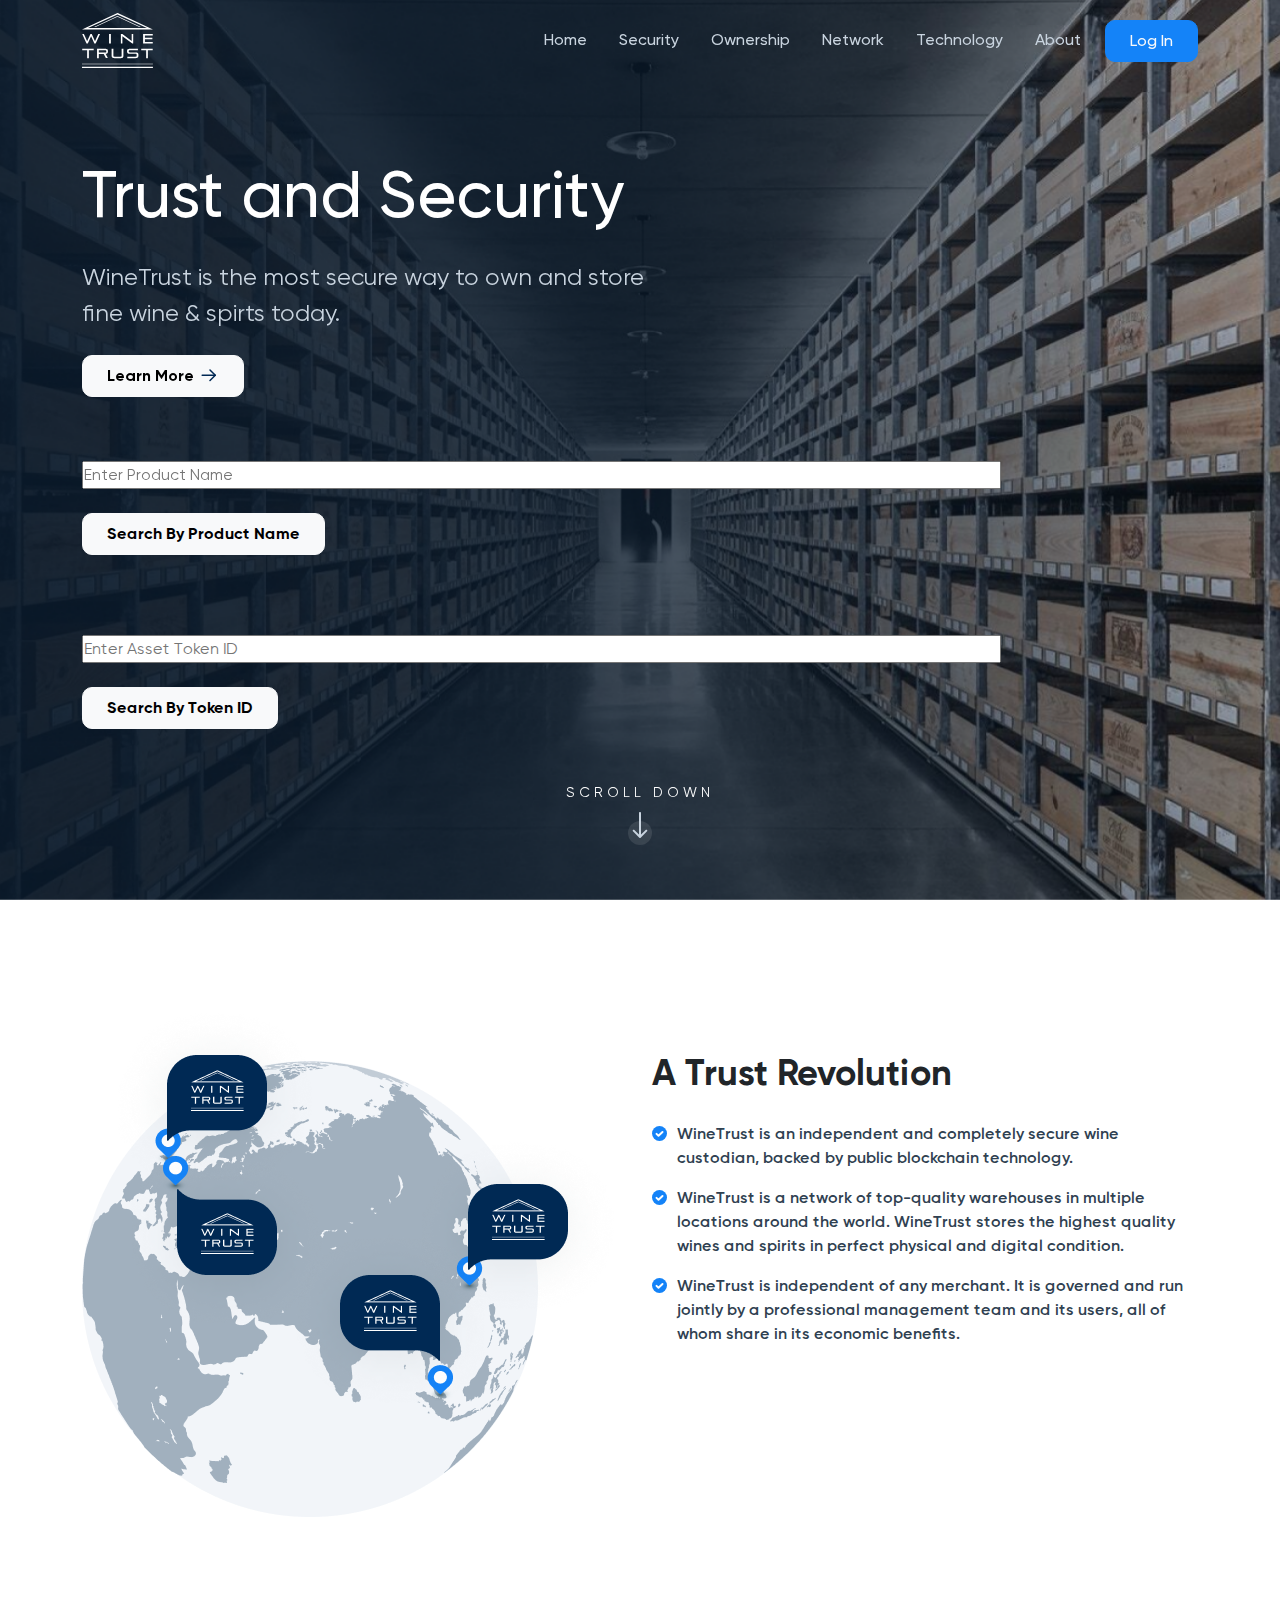
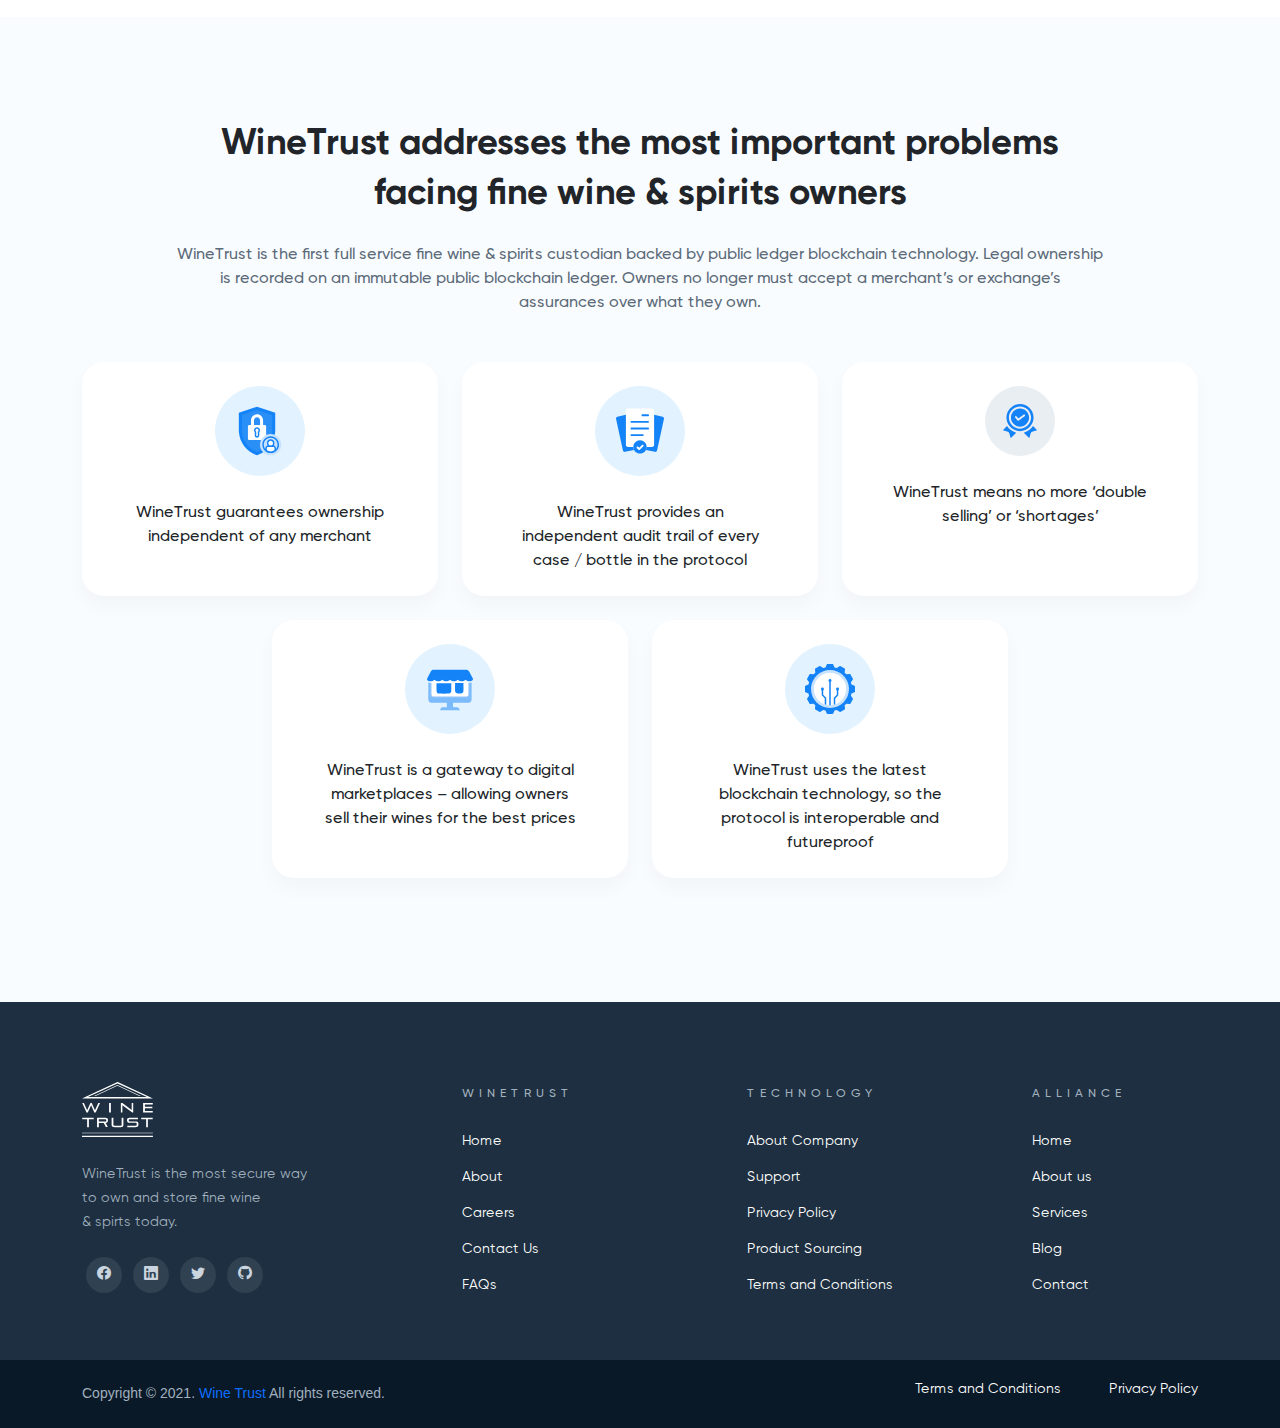
==== commit 37cd2a84: "Update index.html" ====
--- a/index.html
+++ b/index.html
@@ -35,7 +35,7 @@
     <!-- gmail verification -->
     <meta name="google-site-verification" content="" />
     <!-- Website title -->
-    <title>Home</title>
+    <title>Home - Dev</title>
     <link rel="stylesheet" href="assets/css/bootstrap-icons.css" />
     <link rel="stylesheet" href="assets/css/bootstrap.min.css" />
     <link rel="stylesheet" href="assets/css/jarallax.css" />
@@ -546,4 +546,4 @@
     <script src="assets/js/script.js"></script>
 </body>
 
-</html>+</html>
--- a/assets/css/jarallax.css
+++ b/assets/css/jarallax.css
@@ -0,0 +1,15 @@
+.jarallax {
+    position: relative;
+    z-index: 0;
+}
+.jarallax > .jarallax-img {
+    position: absolute;
+    object-fit: cover;
+    /* support for plugin https://github.com/bfred-it/object-fit-images */
+    font-family: 'object-fit: cover;';
+    top: 0;
+    left: 0;
+    width: 100%;
+    height: 100%;
+    z-index: -1;
+}--- a/assets/css/style.css
+++ b/assets/css/style.css
@@ -0,0 +1 @@
+@import url(../fonts/gilroy/stylesheet.css);*{padding:0;margin:0;-webkit-box-sizing:border-box;box-sizing:border-box}body{padding:0;margin:0;background-color:#fff;font-family:"Gilroy"}:root{--clr-blue: #1483f8;--clr-gray-light: #c9d4df;--clr-light: #f8fbff;--clr-blue-dark: #002954}@media (min-width: 1600px){.container{max-width:1110px;width:100%}}.is-rounded{border-radius:10px}.section-padding{padding:100px 0}.text-muted{color:#a1b0be !important}.bg-blue-dark{background-color:var(--clr-blue-dark)}.btn{-webkit-transition:all 0.3s linear;transition:all 0.3s linear}.btn.btn-primary{background-color:var(--clr-blue);border-color:var(--clr-blue)}.btn *{-webkit-transition:all 0.3s linear;transition:all 0.3s linear}.btn:hover{background-color:#37a8ff;border-color:#37a8ff;color:#fff !important}.btn:hover *{stroke:#fff}.text-clr-blue{color:var(--clr-blue)}.fw-500{font-weight:500}.bg-light{background-color:var(--clr-light) !important}.fs-10{font-size:10px}.fs-18{font-size:18px;color:#F9FCFF}.navbar .nav-link{font-size:16px;font-weight:500;color:var(--clr-gray-light);-webkit-transition:all 0.3s linear;transition:all 0.3s linear}.navbar .nav-link:hover{color:var(--clr-blue)}@media (max-width: 991px){.navbar-toggler:focus{outline:none;-webkit-box-shadow:none;box-shadow:none}#navToggle{position:absolute;top:0px;left:0;width:250px;background-color:#fff;height:100vh;display:block;padding:20px;-webkit-transform:translateX(-100%);transform:translateX(-100%);-webkit-transition:all 0.3s linear;transition:all 0.3s linear}#navToggle.translate-x{-webkit-transform:translateX(0);transform:translateX(0)}#navToggle .navbar-nav{display:-webkit-inline-box;display:-ms-inline-flexbox;display:inline-flex}#navToggle .navbar-nav .nav-link{color:var(--bs-dark)}#navToggle .navbar-nav .nav-link:hover{color:var(--clr-blue)}}.banner .banner-content{min-height:100vh}@media (max-width: 991px){.banner .banner-content{height:700px;min-height:auto}}.banner .banner-content.page-banner{min-height:auto;height:550px}.banner .banner-content .banner-title{font-size:66px;line-height:1.2}@media (max-width: 991px){.banner .banner-content .banner-title{font-size:calc(4vw + 24px)}}.banner .banner-content .banner-sub-title{font-size:24px;color:#c9d4df;line-height:1.5}@media (max-width: 991px){.banner .banner-content .banner-sub-title{font-size:22px}}ul.feature-list>li{display:grid;grid-template-columns:25px 1fr;grid-column-gap:0px;-webkit-box-align:start;-ms-flex-align:start;align-items:flex-start;font-weight:600;color:#304151}ul.feature-list>li .imgIcon{position:relative;top:4px}.section-header .title{font-size:36px;line-height:1.4}.section-header .sub-title{color:#5c6b79;font-size:16px;font-weight:500;line-height:1.5}.spirits-owners{background:#f9fcff}.spirits-owner-widget{font-size:16px;font-weight:500;color:#304151;-webkit-box-shadow:0px 10px 20px rgba(7,35,41,0.03);box-shadow:0px 10px 20px rgba(7,35,41,0.03);background-size:cover;background-repeat:no-repeat;border-radius:22px;overflow:hidden}.footer{--footer-top-bg: #1d2f40;--footer-bottom-bg: #0a1928}.footer .footer-top{background-color:var(--footer-top-bg);padding-top:80px !important}.footer .footer-top .widget-title{font-size:12px;line-height:calc(100% + 10px);letter-spacing:5px;font-weight:500;color:#a1b0be}.footer .footer-bottom{background-color:var(--footer-bottom-bg)}.footer .footer-bottom .copy-right-text{font-family:"Poppins", sans-serif;font-size:14px;font-weight:500}ul.widget-links.widget-address li>a{position:relative;padding-left:25px;display:inline-block}ul.widget-links.widget-address li>a>img.imgIcon{position:absolute;top:4px;left:0}ul.widget-links li{margin-bottom:12px !important}ul.widget-links li>a{font-size:14px;line-height:calc(100% + 8px);text-decoration:none;color:#fff;-webkit-transition:all 0.3s;transition:all 0.3s;display:inline-block}ul.widget-links li>a:hover{color:var(--clr-blue)}.social-network li a{background-color:#304151;margin-right:3px;-webkit-transition:all 0.3s;transition:all 0.3s;width:36px;height:36px;border-radius:100%;display:-webkit-inline-box;display:-ms-inline-flexbox;display:inline-flex;-webkit-box-align:center;-ms-flex-align:center;align-items:center;-webkit-box-pack:center;-ms-flex-pack:center;justify-content:center;font-size:14px;color:#c9d4df}.social-network li a:hover{background-color:var(--clr-blue);border-color:var(--clr-blue);color:#fff}.team .team-member-widget .member-widget-content{margin:0 10px;position:relative;margin-top:-40px;padding:15px;-webkit-box-shadow:0px 5px 60px rgba(7,35,41,0.08);box-shadow:0px 5px 60px rgba(7,35,41,0.08)}.team .team-member-widget .member-widget-content .social-network li>a{background-color:#e9eef3;color:#3f6c9b}.team .team-member-widget .member-widget-content .social-network li>a:hover{background-color:#3f6c9b;color:#fff}.partners .partner-widget{-webkit-transition:all 0.3s linear;transition:all 0.3s linear}.partners .partner-widget:hover{-webkit-box-shadow:0px 5px 60px rgba(7,35,41,0.08);box-shadow:0px 5px 60px rgba(7,35,41,0.08)}.accordion-list{font-weight:500}.accordion-list .accordion-title{background-color:#e9eef3;padding:20px;border-radius:6px;margin-bottom:0;font-size:18px;font-weight:600;cursor:pointer}.accordion-list .accordion-desc{background-color:#e9eef3;padding:20px}.nav-pills .nav-link{background-color:transparent !important;border-radius:0;font-weight:600;font-size:16px;color:#5c6b79 !important;border-bottom:2px solid #c9d4df;padding-left:30px;padding-right:30px;padding-bottom:15px}.nav-pills .nav-link.active{color:var(--clr-blue) !important;border-color:var(--clr-blue)}.contact-form .formWidget{-webkit-box-shadow:0px 10px 30px rgba(7,35,41,0.06);box-shadow:0px 10px 30px rgba(7,35,41,0.06)}.contact-form .formWidget .form-label{color:#304151;font-size:16px;font-weight:600}.contact-form .formWidget .form-control{background:#f9fcff;font-size:16px;font-weight:600}.contact-form .formWidget .form-control:focus{-webkit-box-shadow:none;box-shadow:none;outline:none}.contact-form .formWidget .form-control:not(textarea){height:54px}.business-mail .mailing-address{-webkit-box-shadow:0px 10px 30px rgba(7,35,41,0.06);box-shadow:0px 10px 30px rgba(7,35,41,0.06)}.we-are-located{position:relative}@media (max-width: 1200px){.we-are-located .location-card{display:none}}@media (min-width: 1200px){.we-are-located .location-card .location{position:absolute}.we-are-located .location-card .location a svg{-webkit-transition:all 0.3s linear;transition:all 0.3s linear}.we-are-located .location-card .location a:hover svg{stroke:var(--clr-blue)}.we-are-located .location-card .location.london{top:27.5%;left:calc(48.5%)}.we-are-located .location-card .location.singapore{top:11.5%;right:calc(-2%)}.we-are-located .location-card .location.france{bottom:31%;left:calc(31.5%)}.we-are-located .location-card .location.china{bottom:39.5%;right:calc(28%)}}
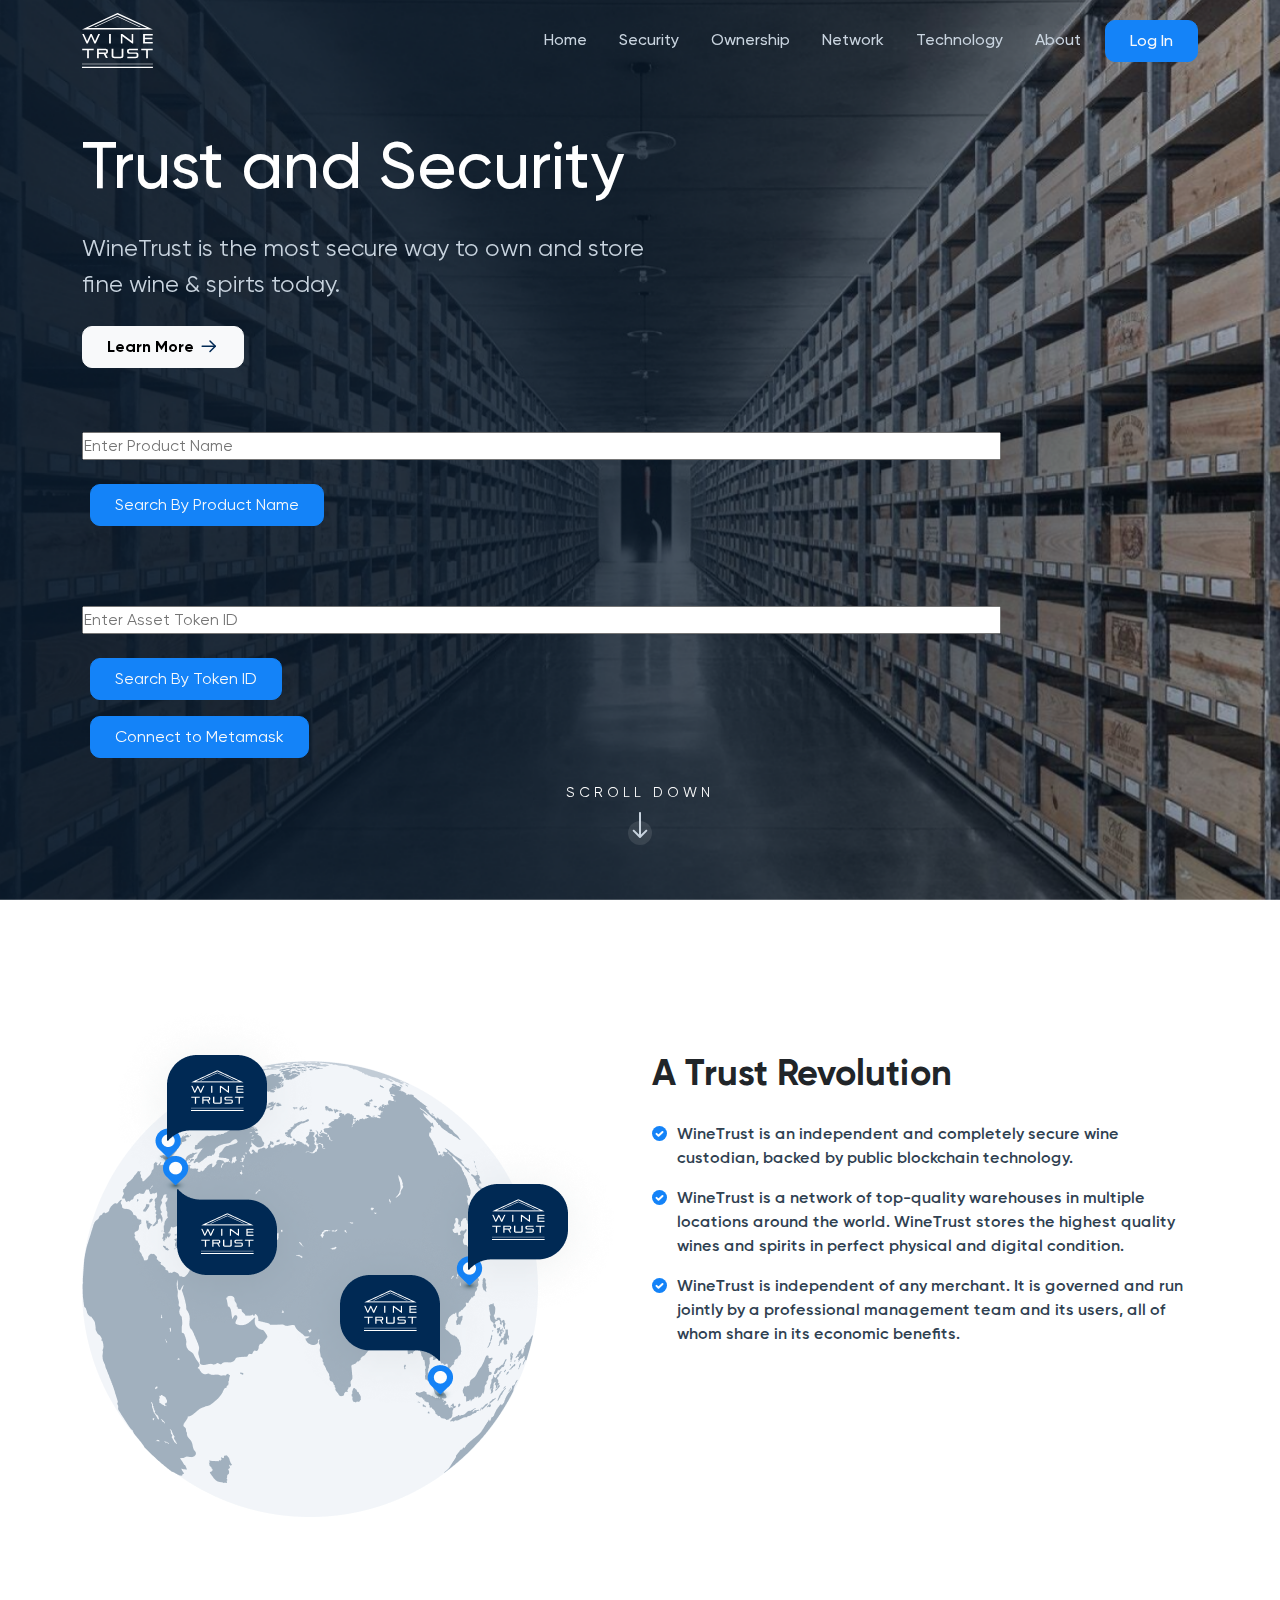
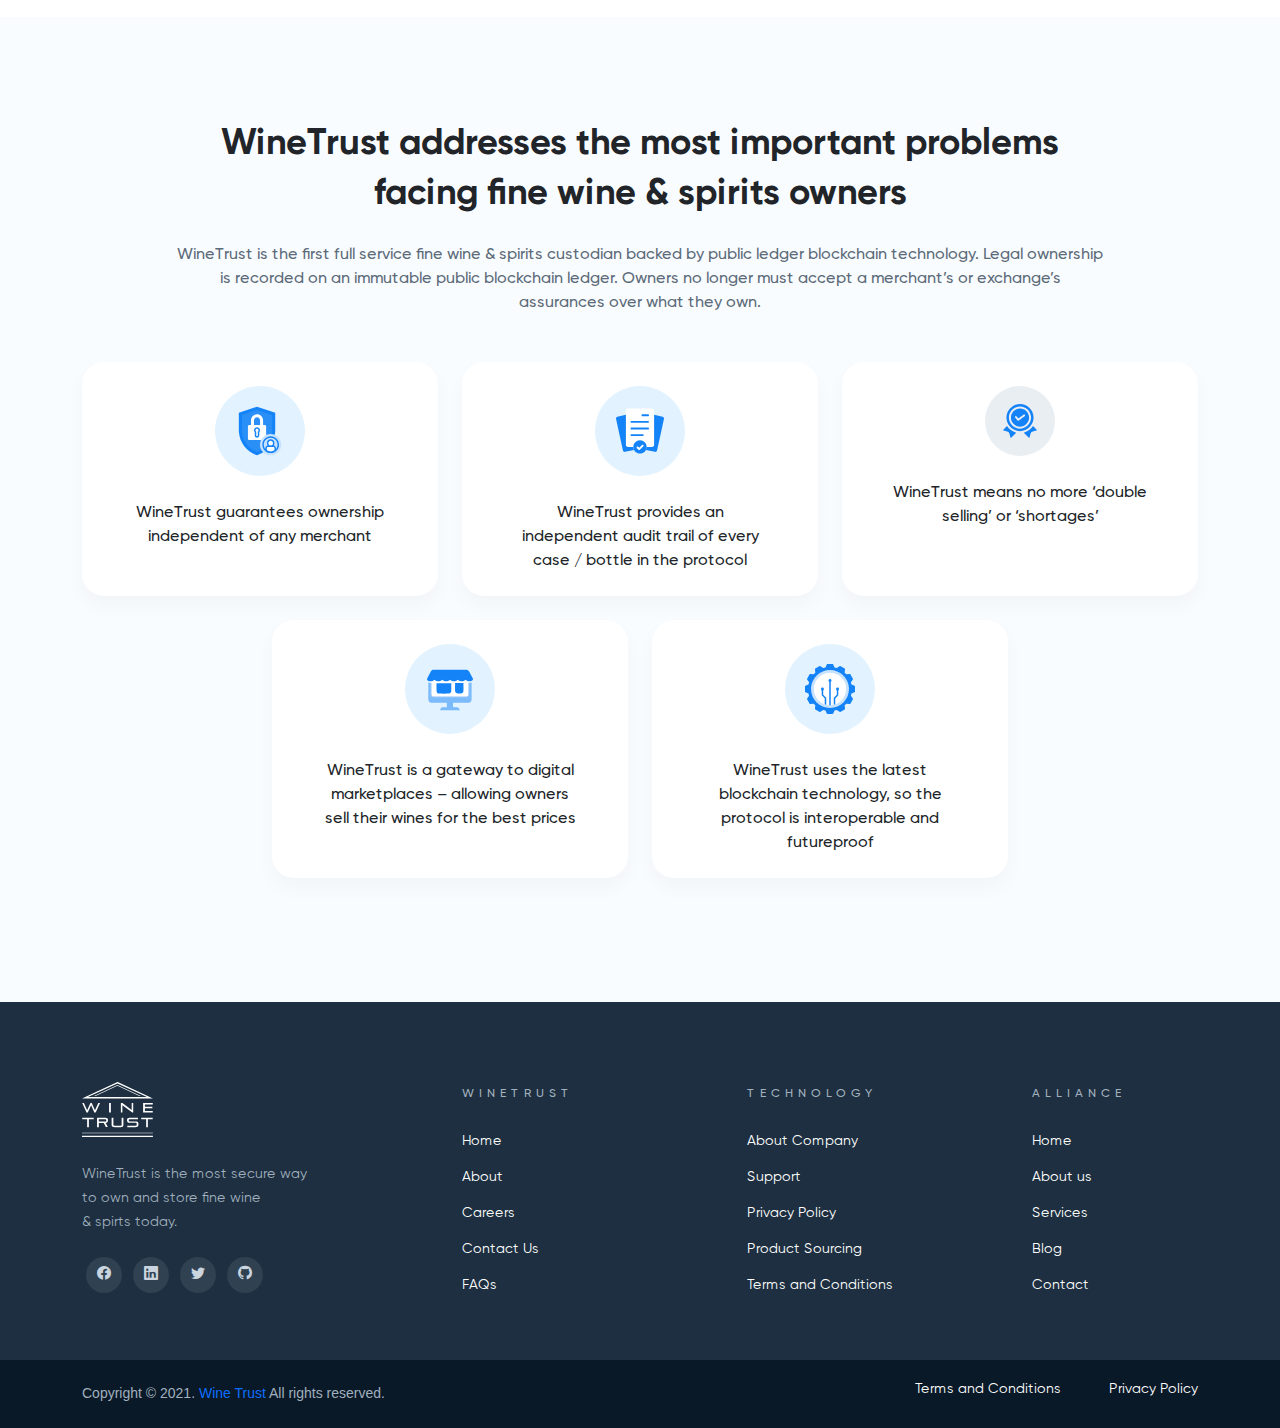
==== commit c45d2661: "connect to metamask" ====
--- a/index.html
+++ b/index.html
@@ -35,7 +35,7 @@
     <!-- gmail verification -->
     <meta name="google-site-verification" content="" />
     <!-- Website title -->
-    <title>Home - Dev</title>
+    <title>Home</title>
     <link rel="stylesheet" href="assets/css/bootstrap-icons.css" />
     <link rel="stylesheet" href="assets/css/bootstrap.min.css" />
     <link rel="stylesheet" href="assets/css/jarallax.css" />
@@ -92,6 +92,7 @@
                     <li class="nav-item">
                         <a class="nav-link btn btn-primary px-4 text-light is-rounded btn-login ms-lg-2" href="#">Log In</a>
                     </li>
+                    
                 </ul>
             </div>
         </div>
@@ -123,14 +124,20 @@
                     <div>
                         <input type="search" placeholder="Enter Product Name" id="productsearchbyname" name="productsearchbyname" maxlength="100" size="100">
                         <br><br>
-                        <button type="button" class="btn btn-light py-2 px-4 fw-bold is-rounded px-4 d-inline-flex align-items-center gap-1" onClick="getProductByName()">Search By Product Name</button>
+                        <button type="button" class="nav-link btn btn-primary px-4 text-light is-rounded btn-login ms-lg-2" onClick="getProductByName()">Search By Product Name</button>
                     </div>
                     </p>
                     <br><br>
                     <p>
                     <div>
                         <input type="search" placeholder="Enter Asset Token ID" id="assetsearchbyid" name="assetsearchbyid" maxlength="100" size="100"><br><br>
-                        <button type="button" class="btn btn-light py-2 px-4 fw-bold is-rounded px-4 d-inline-flex align-items-center gap-1" onClick="getAssetByTokenId()">Search By Token ID</button>
+                        <button type="button" class="nav-link btn btn-primary px-4 text-light is-rounded btn-login ms-lg-2" onClick="getAssetByTokenId()">Search By Token ID</button>
+                    </div>
+                    </p>
+
+                    <p>
+                    <div>
+                    <button type="button" id="metamask" class="nav-link btn btn-primary px-4 text-light is-rounded btn-login ms-lg-2" onClick="connectMetamask()">Connect to Metamask</button>
                     </div>
                     </p>
 
@@ -546,4 +553,4 @@
     <script src="assets/js/script.js"></script>
 </body>
 
-</html>
+</html>